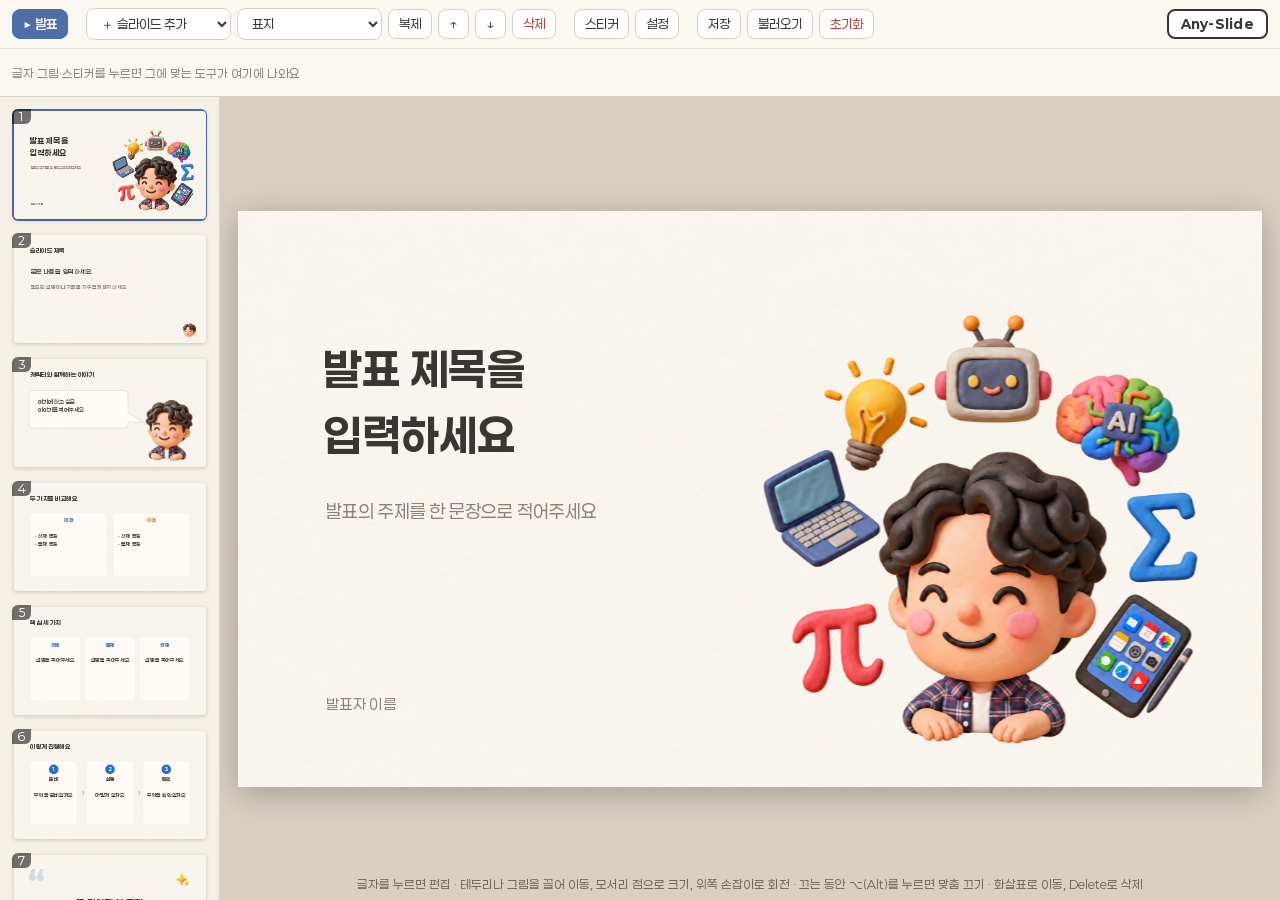
==== app/Any-Slide.html @ 2a0fcb55 "3차 수정: 나란한 상자 정렬 통일, 발표 폴더(저장 경로·버전·덱 포함), Any-Slide.html, 윈도우 발표용 zip·텔레그램 전송 (v1.3.0) - 카드·단계·비교 상" ====
<!doctype html>
<html lang="ko">
<head>
<meta charset="utf-8">
<meta name="viewport" content="width=device-width, initial-scale=1">
<title>Any Slide</title>
<link rel="stylesheet" href="style.css">
</head>
<body class="edit">
<header id="toolbar">
  <div id="mainbar">
    <div class="group">
      <button id="btnPresent" class="primary" title="발표 시작 (F) · 발표 중 Esc로 종료">▶ 발표</button>
    </div>
    <div class="group">
      <select id="selAdd" title="새 슬라이드 추가"><option value="">＋ 슬라이드 추가</option></select>
      <select id="selType" title="현재 슬라이드의 형태"></select>
      <button id="btnDup" title="슬라이드 복제">복제</button>
      <button id="btnUp" title="앞으로">↑</button>
      <button id="btnDown" title="뒤로">↓</button>
      <button id="btnDel" title="슬라이드 삭제" class="danger">삭제</button>
    </div>
    <div class="group">
      <button id="btnSticker" title="스티커 추가">스티커</button>
      <button id="btnSettings" title="배경, 글꼴, 장 전환, 애니메이션">설정</button>
    </div>
    <div class="group">
      <button id="btnExport" title="덱을 JSON 파일로 저장">저장</button>
      <button id="btnImport" title="JSON 파일 불러오기">불러오기</button>
      <button id="btnReset" class="danger" title="처음 상태로">초기화</button>
    </div>
    <button id="btnAbout" type="button" title="앱 정보">Any-Slide</button>
  </div>
  <!-- 글자를 고르면 글자 도구, 스티커를 고르면 스티커 도구, 아니면 이 장의 옵션 -->
  <div id="ctxbar" aria-label="선택한 것의 도구"></div>
</header>

<aside id="thumbs" aria-label="슬라이드 목록"></aside>

<main id="stageWrap">
  <div id="stageBox"><div id="slideHost"></div></div>
  <div id="hint"></div>
</main>

<div id="stickerPanel" class="float-panel" hidden>
  <div class="panel-title"><span id="stickerPanelTitle">스티커</span> <button id="btnStickerClose" aria-label="닫기">✕</button></div>
  <div id="stickerTabs" class="tabs" role="tablist">
    <button type="button" data-tab="basic" role="tab">기본</button>
    <button type="button" data-tab="extra" role="tab">추가</button>
  </div>
  <div id="stickerGrid"></div>
  <p id="stickerEmpty" class="empty-note" hidden>아직 추가한 그림이 없어요. 덱을 만들며 새로 생성한 그림이 여기에 들어와요.</p>
</div>

<div id="settingsPanel" class="float-panel" hidden>
  <div class="panel-title">설정 <button id="btnSettingsClose" aria-label="닫기">✕</button></div>
  <label class="set-row">배경 <select id="selBg"></select></label>
  <label class="set-row">글꼴 <input id="inFont" type="text" placeholder="기본: 페이퍼로지" title="다른 글꼴을 쓰려면 컴퓨터에 설치된 글꼴 이름을 입력. 비우면 페이퍼로지"></label>
  <hr class="set-sep">
  <label class="set-row">장 전환 <select id="selTransition"></select></label>
  <label class="set-row">전환 속도 <span><input id="rngDuration" type="range" min="0.2" max="1" step="0.1"> <span id="lblDuration"></span></span></label>
  <label class="set-row">이 장만 <select id="selSlideTransition"></select></label>
  <hr class="set-sep">
  <label class="set-row">글자 등장 <select id="selTextAnim"></select></label>
  <label class="set-row">그림 등장 <span class="check"><input id="chkImgAnim" type="checkbox"> 켜기</span></label>
  <label class="set-row">둥실둥실 <span class="check"><input id="chkFloat" type="checkbox"> 켜기</span></label>
</div>

<div id="aboutPop" class="float-panel" hidden role="dialog" aria-label="앱 정보">
  <strong id="aboutVersion">Any-Slide</strong>
  <p>제작 : 김한량 디지털 공방</p>
</div>

<div id="hud" aria-live="polite"></div>
<input id="fileImport" type="file" accept="application/json,.json" hidden>
<script src="deck-spec.js"></script>
<script src="app.js"></script>
</body>
</html>
---- app/style.css ----
/* 페이퍼로지 (SIL OFL 1.1, fonts/OFL-Paperlogy.txt). 오프라인 발표를 위해 앱에 포함 */
@font-face { font-family: 'Paperlogy'; src: url('fonts/Paperlogy-4Regular.woff2') format('woff2'); font-weight: 400; font-display: block; }
@font-face { font-family: 'Paperlogy'; src: url('fonts/Paperlogy-5Medium.woff2') format('woff2'); font-weight: 500; font-display: block; }
@font-face { font-family: 'Paperlogy'; src: url('fonts/Paperlogy-6SemiBold.woff2') format('woff2'); font-weight: 600; font-display: block; }
@font-face { font-family: 'Paperlogy'; src: url('fonts/Paperlogy-7Bold.woff2') format('woff2'); font-weight: 700; font-display: block; }
@font-face { font-family: 'Paperlogy'; src: url('fonts/Paperlogy-8ExtraBold.woff2') format('woff2'); font-weight: 800; font-display: block; }

:root {
  --ink: #3a3633;
  --ink-sub: #8a8179;
  --ink-num: #a39a8e;
  --acc-blue: #2e6bd0;
  --acc-orange: #e07b1f;
  --panel: rgba(255, 253, 248, .86);
  --panel-line: #e3dccf;
  --ui-bg: #efe9de;
  --ui-line: #d9d1c3;
  --ui-accent: #4f6ea8;
  --font: "Paperlogy", "Apple SD Gothic Neo", "Noto Sans KR", "Malgun Gothic", system-ui, sans-serif;
  --mono: "SF Mono", Menlo, Consolas, "D2Coding", monospace;
}
* { box-sizing: border-box; }
html, body { height: 100%; margin: 0; }
body {
  font-family: var(--font);
  background: var(--ui-bg);
  color: var(--ink);
  display: grid;
  grid-template-columns: 220px 1fr;
  grid-template-rows: auto 1fr;
  grid-template-areas: "bar bar" "side main";
  overflow: hidden;
}

/* ---------- 도구 모음 (윗줄: 덱·슬라이드, 아랫줄: 선택한 것에 따라 바뀌는 도구) ---------- */
#toolbar { grid-area: bar; background: #fbf8f2; border-bottom: 1px solid var(--ui-line); }
#mainbar, #ctxbar { display: flex; flex-wrap: wrap; gap: 8px 18px; align-items: center; padding: 8px 12px; }
#ctxbar { border-top: 1px solid #ece5d8; min-height: 48px; padding-top: 6px; padding-bottom: 6px; }
.group { display: flex; gap: 6px; align-items: center; flex-wrap: wrap; }
.ctx-label { font-size: 12px; color: #8a8179; margin-right: 2px; }
button, select, input[type=text] {
  font: inherit; font-size: 13px; color: var(--ink);
  background: #fff; border: 1px solid var(--ui-line); border-radius: 8px; padding: 6px 10px;
}
button { cursor: pointer; }
button:hover, select:hover { border-color: #b9ae9c; }
button:disabled { opacity: .45; cursor: default; }
button.primary { background: var(--ui-accent); border-color: var(--ui-accent); color: #fff; font-weight: 600; }
button.danger { color: #b0443a; }
button.on { background: #e4ecf8; border-color: var(--ui-accent); }
button.fmt-b { font-weight: 800; min-width: 34px; }
button.fmt-u { text-decoration: underline; min-width: 34px; }
button.fmt-m { background: linear-gradient(transparent 55%, #ffe58a 55%); min-width: 34px; }
button.swatch { width: 26px; height: 26px; padding: 0; border-radius: 50%; border: 2px solid #fff; box-shadow: 0 0 0 1px var(--ui-line); }
button.swatch.none { background: conic-gradient(var(--ink) 0 25%, #fff 0 50%, var(--ink) 0 75%, #fff 0); }
input[type=text] { width: 190px; }
input[type=range] { width: 120px; }
.check { font-size: 13px; display: flex; gap: 4px; align-items: center; cursor: pointer; }

/* ---------- 썸네일 ---------- */
#thumbs {
  grid-area: side; overflow-y: auto; padding: 12px; background: #f5f0e6;
  border-right: 1px solid var(--ui-line);
  display: flex; flex-direction: column; gap: 12px;
}
.thumb { position: relative; display: block; cursor: pointer; border: 2px solid transparent; border-radius: 6px; padding: 0; background: none; font: inherit; text-align: left; }
.thumb.active { border-color: var(--ui-accent); }
.thumb:focus-visible, button:focus-visible, select:focus-visible, input:focus-visible { outline: 3px solid var(--ui-accent); outline-offset: 2px; }
.thumb .no { position: absolute; left: -2px; top: -2px; background: rgba(0,0,0,.55); color: #fff; font-size: 11px; padding: 1px 6px; border-radius: 6px 0 6px 0; z-index: 2; }
.thumb .box { width: 192px; height: 108px; overflow: hidden; position: relative; border-radius: 4px; box-shadow: 0 1px 4px rgba(0,0,0,.18); }
.thumb .slide { transform: scale(0.1); transform-origin: 0 0; }

/* ---------- 무대 ---------- */
#stageWrap { grid-area: main; position: relative; display: flex; align-items: center; justify-content: center; overflow: hidden; background: #d8d0c1; }
#stageBox { position: relative; overflow: hidden; box-shadow: 0 6px 30px rgba(0,0,0,.25); }
#hint { position: absolute; bottom: 8px; left: 0; right: 0; text-align: center; font-size: 12px; color: #6e6657; pointer-events: none; }
#hint.warn { color: #fff; background: #b0443a; font-size: 13px; padding: 6px 12px; bottom: 0; }

.slide {
  position: absolute; left: 0; top: 0; width: 1920px; height: 1080px;
  transform-origin: 0 0; overflow: hidden; background-size: cover; background-position: center;
  font-family: var(--deck-font, var(--font));
}
.slide > * { position: absolute; margin: 0; }

/* 글자: 크기는 --fs(형태별 기본) × --k(사용자가 정한 배율). 자동 맞춤은 font-size를 직접 덮어쓴다 */
.t { white-space: pre-wrap; word-break: keep-all; overflow-wrap: anywhere; outline: none; color: var(--ink); font-size: calc(var(--fs) * var(--k, 1)); }
.t.title-xl { --fs: 82px; font-weight: 700; line-height: 1.5; }
.t.title-l  { --fs: 68px; font-weight: 700; line-height: 1.3; }
.t.title-m  { --fs: 64px; font-weight: 700; line-height: 1.3; }
.t.body-l   { --fs: 44px; font-weight: 400; line-height: 1.5; }
.t.body-m   { --fs: 36px; font-weight: 400; line-height: 1.5; color: var(--ink-sub); }
.t.sub      { --fs: 34px; font-weight: 400; line-height: 1.4; color: var(--ink-sub); }
.t.name     { --fs: 28px; font-weight: 400; line-height: 1.4; color: var(--ink-sub); }
.t.num      { --fs: 150px; font-weight: 600; line-height: 1.1; color: var(--ink-num); }
.t.bubble   { --fs: 44px; line-height: 1.5; }
.t.head     { --fs: 50px; font-weight: 700; line-height: 1.3; }
.t.card     { --fs: 38px; font-weight: 400; line-height: 1.5; }
.t.statement { --fs: 76px; font-weight: 700; line-height: 1.4; }
.t.code     { --fs: 36px; line-height: 1.5; color: #f3ede3; font-family: var(--mono); word-break: break-all; }
.t.cell     { --fs: 36px; line-height: 1.4; }
.acc-blue   { color: var(--acc-blue); }
.acc-orange { color: var(--acc-orange); }
.qmark { font-size: 320px; line-height: 1; color: var(--acc-blue); opacity: .18; font-weight: 800; pointer-events: none; }

/* 글자 서식 (덱 파일의 **, __, ==, {{색:}} 표기) */
.t b { font-weight: 800; }
.t u { text-decoration-thickness: .08em; text-underline-offset: .14em; }
.t mark { background: linear-gradient(transparent 55%, rgba(255, 214, 80, .75) 55%); color: inherit; padding: 0 .05em; }
.c-red { color: #d64541; } .c-blue { color: #2e6bd0; } .c-green { color: #2f9e55; } .c-orange { color: #e07b1f; } .c-gray { color: #8a8179; }

.stack { display: flex; flex-direction: column; }
.stack.center { justify-content: center; }
.stack > .t { position: relative; }

/* 바탕 상자, 카드, 단계, 표, 그림 칸 */
.panel { background: var(--panel); border: 2px solid var(--panel-line); border-radius: 36px; }
.panel.dark { background: #2f2b28; border-color: #2f2b28; border-radius: 28px; }
.badge { width: 96px; height: 96px; border-radius: 50%; background: var(--acc-blue); color: #fff; font-size: 48px; font-weight: 700; display: flex; align-items: center; justify-content: center; }
.arrow { font-size: 90px; color: var(--ink-num); line-height: 1; font-weight: 300; }
.table { display: grid; border-radius: 28px; overflow: hidden; border: 2px solid var(--panel-line); background: var(--panel); }
.table > .t { padding: .45em .7em; border-bottom: 2px solid var(--panel-line); border-right: 2px solid var(--panel-line); }
.table > .t.th { font-weight: 700; background: rgba(46, 107, 208, .10); }
.table > .t.last-col { border-right: 0; }
.table > .t.last-row { border-bottom: 0; }
.slot { display: flex; align-items: center; justify-content: center; border-radius: 36px; }
.slot img { max-width: 100%; max-height: 100%; object-fit: contain; pointer-events: none; }
.slot.empty { border: 4px dashed var(--panel-line); color: #b8b0a3; font-size: 40px; }
.present .slot.empty { visibility: hidden; }

/* 개체: 바깥 틀(.obj)이 위치·크기·회전을 맡고, 안의 요소는 틀 기준으로 놓인다 */
.obj { transform-origin: 50% 50%; touch-action: none; }
.obj > .t:not(.abs), .obj > .stack, .obj > .table { position: relative; width: 100%; }
.obj > .stack.center { height: 100%; }
.obj > .abs, .obj > .badge { position: absolute; }
.obj > .panel, .obj > .slot { position: absolute; inset: 0; }
.obj > .bubble-shape { position: absolute; left: 0; top: 0; width: 100%; height: 100%; overflow: visible; }
.obj > .qmark, .obj > .arrow { position: absolute; left: 0; top: 0; }
.obj > .objimg { display: block; width: 100%; user-select: none; -webkit-user-drag: none; pointer-events: none; }
.bubble-pop { transform-origin: 100% 85%; }
.edit .obj.k-img, .edit .obj.k-deco, .edit .obj.k-slot, .edit .obj > .panel, .edit .obj > .bubble-shape, .edit .obj > .badge { cursor: grab; }
.still, .still * { animation: none !important; }

/* 선택 테두리(.fr), 옮기기용 테두리 띠(.eg), 크기·회전 손잡이(.h). 편집 화면에서만 그린다 */
.fr { display: none; position: absolute; inset: -6px; border: 2px dashed var(--ui-accent); border-radius: 10px; pointer-events: none; }
.edit .obj:hover > .fr { display: block; opacity: .45; }
.edit .obj.sel > .fr { display: block; opacity: 1; }
.eg { display: none; position: absolute; cursor: move; }
.eg.n { left: -8px; right: -8px; top: -20px; height: 16px; }
.eg.s { left: -8px; right: -8px; bottom: -20px; height: 16px; }
.eg.e { top: -8px; bottom: -8px; right: -20px; width: 16px; }
.eg.w { top: -8px; bottom: -8px; left: -20px; width: 16px; }
.edit .obj:hover > .eg, .edit .obj.sel > .eg { display: block; }
.h { display: none; position: absolute; width: 26px; height: 26px; background: #fff; border: 3px solid var(--ui-accent); border-radius: 50%; z-index: 2; }
.h.nw { left: -13px; top: -13px; cursor: nwse-resize; }
.h.ne { right: -13px; top: -13px; cursor: nesw-resize; }
.h.sw { left: -13px; bottom: -13px; cursor: nesw-resize; }
.h.se { right: -13px; bottom: -13px; cursor: nwse-resize; }
.h.n { left: 50%; top: -13px; margin-left: -13px; cursor: ns-resize; border-radius: 6px; }
.h.s { left: 50%; bottom: -13px; margin-left: -13px; cursor: ns-resize; border-radius: 6px; }
.h.e { top: 50%; right: -13px; margin-top: -13px; cursor: ew-resize; border-radius: 6px; }
.h.w { top: 50%; left: -13px; margin-top: -13px; cursor: ew-resize; border-radius: 6px; }
.h.turn { left: 50%; top: -70px; margin-left: -15px; width: 30px; height: 30px; background: var(--ui-accent); border-color: #fff; cursor: grab; }
.h.turn::after { content: ''; position: absolute; left: 50%; top: 27px; width: 3px; height: 30px; margin-left: -1.5px; background: var(--ui-accent); }
.edit .obj.sel > .h, .edit .sticker.sel .h { display: block; }

/* 보조선과 맞춤 안내 */
.guide { position: absolute; background: #e5484d; z-index: 50; pointer-events: none; }
.guide.v { top: 0; width: 2px; height: 1080px; margin-left: -1px; }
.guide.h { left: 0; height: 2px; width: 1920px; margin-top: -1px; }
.snap-hint { position: absolute; left: 50%; top: 22px; transform: translateX(-50%); background: rgba(30, 30, 30, .72); color: #fff; font-size: 28px; padding: 10px 24px; border-radius: 999px; z-index: 51; pointer-events: none; white-space: nowrap; }

.edit .over { outline: 3px dashed #b0443a; outline-offset: 6px; border-radius: 8px; }
.edit .t[contenteditable] { cursor: text; border-radius: 8px; }
.edit .t[contenteditable]:hover { background: rgba(79,110,168,.08); box-shadow: 0 0 0 2px rgba(79,110,168,.25); }
.edit .t[contenteditable]:focus { background: rgba(79,110,168,.10); box-shadow: 0 0 0 3px rgba(79,110,168,.45); }
.edit .t[contenteditable]:empty::before { content: attr(data-ph); color: #b8b0a3; }
.edit .table > .t[contenteditable]:focus { box-shadow: inset 0 0 0 3px rgba(79,110,168,.45); border-radius: 0; }

/* 스티커: 바깥(.sticker)은 위치와 등장 효과, 안쪽(.rot)은 회전, 그림은 뒤집기 */
.sticker { cursor: grab; touch-action: none; }
.sticker .rot { position: relative; transform-origin: 50% 50%; }
.sticker img { width: 100%; display: block; pointer-events: none; -webkit-user-drag: none; }
.sticker img.flip { transform: scaleX(-1); }
.edit .sticker.sel .rot { outline: 3px dashed var(--ui-accent); outline-offset: 4px; }
.present .sticker, .present .obj { cursor: none; pointer-events: none; }

/* ---------- 등장 애니메이션 ---------- */
/* 글자: 날아오기(fly) 또는 페이드만(fade). 장 전환 시간의 절반(--t0)만큼 늦게 시작한다 */
.fx-fly { animation: fade-up .7s cubic-bezier(.2,.7,.2,1) both; animation-delay: calc(var(--d, 0s) + var(--t0, 0s)); }
.fx-fade { animation: fade-in .8s ease-out both; animation-delay: calc(var(--d, 0s) + var(--t0, 0s)); }
.pop { animation: pop .8s cubic-bezier(.2,1.3,.4,1) both; animation-delay: calc(var(--d, 0s) + var(--t0, 0s)); }
.rise { animation: rise .8s cubic-bezier(.2,.8,.2,1) both; animation-delay: calc(var(--d, 0s) + var(--t0, 0s)); }
.drop-in { animation: drop-in .9s cubic-bezier(.2,.8,.2,1) both; animation-delay: calc(var(--d, 0s) + var(--t0, 0s)); }
.float { animation: float 5s ease-in-out infinite; animation-delay: calc(var(--d, 0s) + var(--t0, 0s)); }
.pop.float { animation: pop .8s cubic-bezier(.2,1.3,.4,1) both, float 5s ease-in-out infinite; animation-delay: calc(var(--d, 0s) + var(--t0, 0s)), calc(var(--d, 0s) + var(--t0, 0s) + .9s); }
.bubble-pop { animation: pop .7s cubic-bezier(.2,1.4,.4,1) both; animation-delay: calc(var(--d, 0s) + var(--t0, 0s)); }
@keyframes fade-up { from { opacity: 0; transform: translateY(26px); } to { opacity: 1; transform: none; } }
@keyframes fade-in { from { opacity: 0; } to { opacity: 1; } }
@keyframes pop { from { opacity: 0; transform: scale(.6); } to { opacity: 1; transform: none; } }
@keyframes rise { from { opacity: 0; transform: translateY(80px); } to { opacity: 1; transform: none; } }
@keyframes drop-in { from { opacity: 0; transform: translate(50px,-50px) scale(.92); } to { opacity: 1; transform: none; } }
@keyframes float { 0%,100% { transform: translateY(0); } 50% { transform: translateY(-10px); } }
.no-anim *, .no-anim.slide { animation: none !important; }

/* ---------- 장 전환 ----------
   새 장은 이전 장 위에 겹쳐 들어오고, 이전 장은 끝난 뒤 지운다 (배경이 비치는 깜박임 없음).
   크기 배율(transform)과 겹치지 않도록 translate, scale 속성과 opacity만 움직인다. */
.slide.tr-in, .slide.tr-out { animation-duration: var(--tdur, .5s); animation-fill-mode: both; animation-timing-function: cubic-bezier(.3,.7,.2,1); }
.slide.tr-out { z-index: 0; pointer-events: none; }
.slide.tr-in { z-index: 1; }
.slide.tr-in.tr-fade { animation-name: tr-fade-in; }
.slide.tr-out.tr-fade { animation-name: tr-hold; }
.slide.tr-in.tr-slide { animation-name: tr-slide-in; }
.slide.tr-out.tr-slide { animation-name: tr-slide-out; }
.slide.tr-in.tr-slide.back { animation-name: tr-slide-in-back; }
.slide.tr-out.tr-slide.back { animation-name: tr-slide-out-back; }
.slide.tr-in.tr-zoom { animation-name: tr-zoom-in; }
.slide.tr-out.tr-zoom { animation-name: tr-fade-out; }
.slide.tr-in.tr-rise { animation-name: tr-rise-in; }
.slide.tr-out.tr-rise { animation-name: tr-hold; }
@keyframes tr-fade-in { from { opacity: 0; } to { opacity: 1; } }
@keyframes tr-fade-out { from { opacity: 1; } to { opacity: 0; } }
@keyframes tr-hold { from { opacity: 1; } to { opacity: 1; } }
@keyframes tr-slide-in { from { translate: var(--stage-w) 0; } to { translate: 0 0; } }
@keyframes tr-slide-out { from { translate: 0 0; } to { translate: calc(var(--stage-w) * -1) 0; } }
@keyframes tr-slide-in-back { from { translate: calc(var(--stage-w) * -1) 0; } to { translate: 0 0; } }
@keyframes tr-slide-out-back { from { translate: 0 0; } to { translate: var(--stage-w) 0; } }
@keyframes tr-zoom-in { from { opacity: 0; scale: .92; translate: calc(var(--stage-w) * .04) calc(var(--stage-h) * .04); } to { opacity: 1; scale: 1; translate: 0 0; } }
@keyframes tr-rise-in { from { opacity: 0; translate: 0 calc(var(--stage-h) * .08); } to { opacity: 1; translate: 0 0; } }
@media (prefers-reduced-motion: reduce) { .slide *, .slide { animation: none !important; } }

/* ---------- 떠 있는 패널 (스티커, 설정) ---------- */
.float-panel {
  position: fixed; right: 16px; top: 110px; max-height: 75vh; overflow: auto; z-index: 20;
  background: #fffdf8; border: 1px solid var(--ui-line); border-radius: 12px; box-shadow: 0 8px 30px rgba(0,0,0,.2); padding: 14px;
}
.float-panel[hidden] { display: none; }
#stickerPanel { width: 400px; padding-bottom: 22px; }
.tabs { display: flex; gap: 6px; margin-bottom: 14px; }
.tabs button { flex: 1; }
.tabs button.on { background: #e4ecf8; border-color: var(--ui-accent); font-weight: 700; }
.empty-note { font-size: 13px; color: #8a8179; margin: 6px 2px 0; line-height: 1.5; }
#btnAbout { margin-left: auto; border: 2px solid var(--ink); border-radius: 8px; font-weight: 800; letter-spacing: .02em; background: #fff; padding: 5px 12px; }
#aboutPop { top: 56px; width: 260px; text-align: center; padding: 18px 16px; }
#aboutPop strong { font-size: 18px; }
#aboutPop p { margin: 8px 0 0; font-size: 14px; color: #6e6657; }
#settingsPanel { width: 340px; }
.panel-title { display: flex; justify-content: space-between; align-items: center; font-weight: 700; margin-bottom: 10px; }
.panel-title button { border: 0; background: none; font-size: 16px; padding: 2px 6px; }
#stickerGrid { display: grid; grid-template-columns: repeat(3, minmax(0, 1fr)); gap: 12px; }
#stickerGrid button { padding: 10px 6px 8px; background: #f3eee4; display: flex; flex-direction: column; align-items: center; gap: 4px; min-width: 0; }
#stickerGrid img { width: 100%; aspect-ratio: 1; object-fit: contain; }
#stickerGrid span { font-size: 12px; color: #6e6657; white-space: nowrap; overflow: hidden; text-overflow: ellipsis; max-width: 100%; }
.set-row { display: grid; grid-template-columns: 96px 1fr; gap: 8px; align-items: center; margin: 10px 0; font-size: 13px; }
.set-row select, .set-row input[type=text] { width: 100%; }
.set-sep { border: 0; border-top: 1px solid var(--ui-line); margin: 14px 0; }

/* ---------- 발표 모드 ---------- */
body.present { grid-template-columns: 1fr; grid-template-rows: 1fr; grid-template-areas: "main"; background: #000; }
body.present #toolbar, body.present #thumbs, body.present #hint, body.present .float-panel { display: none; }
body.present #stageWrap { background: #000; }
body.present #stageBox { box-shadow: none; }
body.present.idle { cursor: none; }
#hud { position: fixed; bottom: 12px; left: 50%; transform: translateX(-50%); background: rgba(0,0,0,.55); color: #fff; font-size: 14px; padding: 4px 14px; border-radius: 999px; opacity: 0; transition: opacity .3s; pointer-events: none; display: none; }
body.present #hud { display: block; }
body.present:not(.idle) #hud { opacity: 1; }
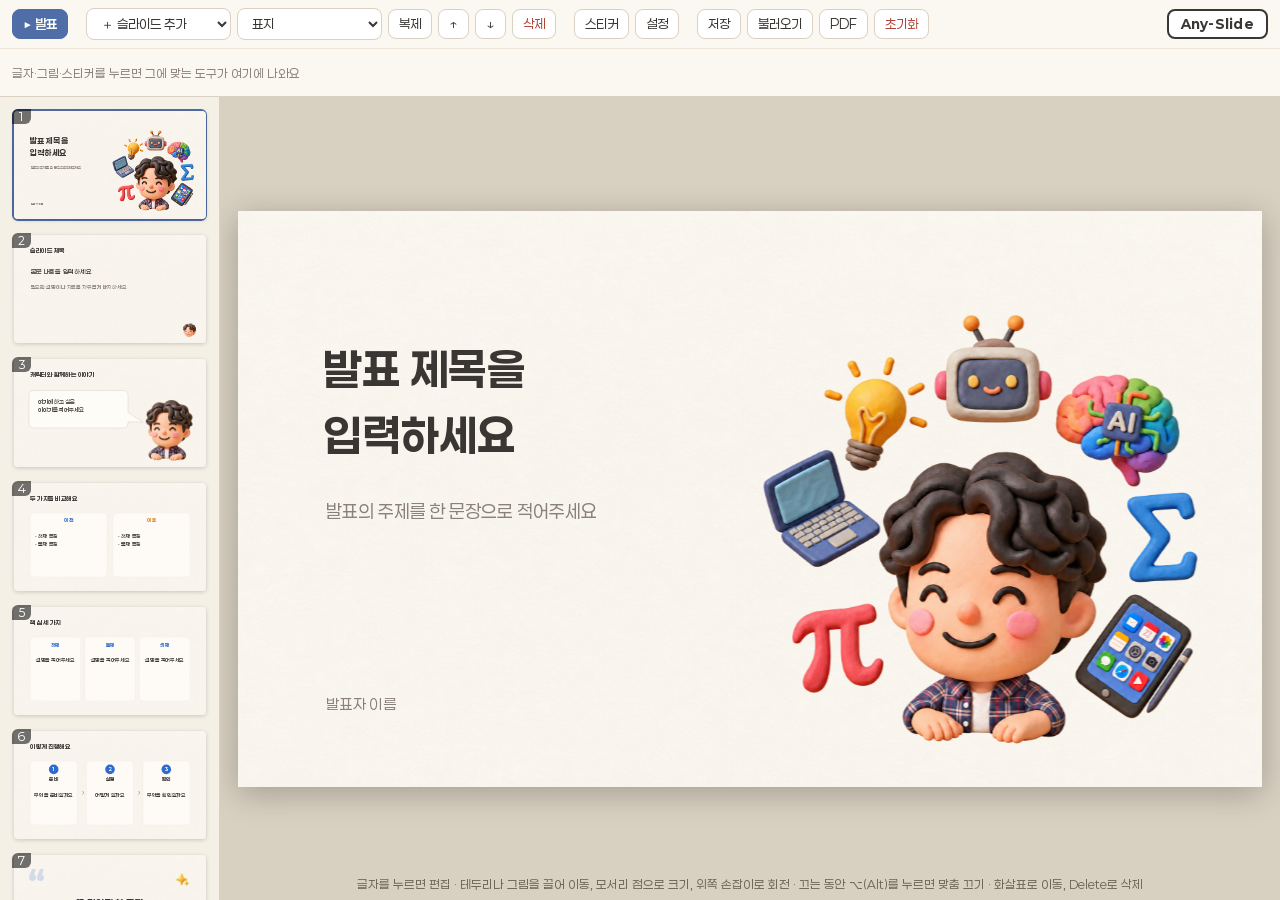
==== commit c3a862f7: "PDF로 저장 기능 (v1.5.0) - [PDF] 버튼: 모든 장을 등장 효과 없이 1920x1080 쪽으로 펼치고 인쇄 창을 연다 - @media print로 쪽 크기·여백 없음" ====
--- a/app/Any-Slide.html
+++ b/app/Any-Slide.html
@@ -27,6 +27,8 @@
     <div class="group">
       <button id="btnExport" title="덱을 JSON 파일로 저장">저장</button>
       <button id="btnImport" title="JSON 파일 불러오기">불러오기</button>
+      <button id="btnPdf" title="모든 장을 PDF로 저장 (인쇄 창에서 대상을 'PDF로 저장'으로 고르세요)">PDF</button>
+      <button id="btnSaveFolder" title="고친 덱을 이 발표 폴더 안의 파일에 저장 (다른 컴퓨터로 옮기기 전에)" hidden>폴더에 저장</button>
       <button id="btnReset" class="danger" title="처음 상태로">초기화</button>
     </div>
     <button id="btnAbout" type="button" title="앱 정보">Any-Slide</button>
@@ -72,6 +74,8 @@
 </div>
 
 <div id="hud" aria-live="polite"></div>
+<!-- PDF로 저장할 때 모든 장을 펼쳐 두는 곳 (인쇄할 때만 보인다) -->
+<div id="printHost" aria-hidden="true"></div>
 <input id="fileImport" type="file" accept="application/json,.json" hidden>
 <script src="deck-spec.js"></script>
 <script src="app.js"></script>
--- a/app/style.css
+++ b/app/style.css
@@ -75,6 +75,8 @@
 #stageBox { position: relative; overflow: hidden; box-shadow: 0 6px 30px rgba(0,0,0,.25); }
 #hint { position: absolute; bottom: 8px; left: 0; right: 0; text-align: center; font-size: 12px; color: #6e6657; pointer-events: none; }
 #hint.warn { color: #fff; background: #b0443a; font-size: 13px; padding: 6px 12px; bottom: 0; }
+#hint.info { color: #fff; background: #4f6ea8; font-size: 13px; padding: 6px 12px; bottom: 0; }
+#btnSaveFolder { border-color: var(--ui-accent); color: var(--ui-accent); font-weight: 600; }
 
 .slide {
   position: absolute; left: 0; top: 0; width: 1920px; height: 1080px;
@@ -125,6 +127,8 @@
 .table > .t.last-row { border-bottom: 0; }
 .slot { display: flex; align-items: center; justify-content: center; border-radius: 36px; }
 .slot img { max-width: 100%; max-height: 100%; object-fit: contain; pointer-events: none; }
+/* 덱 전용 그림(화면 캡처 등)은 모서리를 둥글게 하고 그림자로 배경과 구분한다 */
+.slot img[src^="media/"] { border-radius: 24px; box-shadow: 0 12px 36px rgba(40, 50, 70, .18); }
 .slot.empty { border: 4px dashed var(--panel-line); color: #b8b0a3; font-size: 40px; }
 .present .slot.empty { visibility: hidden; }
 
@@ -265,3 +269,22 @@
 #hud { position: fixed; bottom: 12px; left: 50%; transform: translateX(-50%); background: rgba(0,0,0,.55); color: #fff; font-size: 14px; padding: 4px 14px; border-radius: 999px; opacity: 0; transition: opacity .3s; pointer-events: none; display: none; }
 body.present #hud { display: block; }
 body.present:not(.idle) #hud { opacity: 1; }
+
+/* ===== PDF로 저장 =====
+   화면에서는 #printHost를 화면 밖에 둔다(글자 맞춤을 재려면 보이는 상태여야 한다).
+   인쇄할 때는 앱 화면을 모두 숨기고 1920x1080 쪽만 여백 없이, 배경까지 찍는다. */
+#printHost { position: absolute; left: -40000px; top: 0; }
+.print-page { position: relative; width: 1920px; height: 1080px; overflow: hidden; }
+.print-page .slot.empty { visibility: hidden; }
+.print-page .over { outline: none; }
+@media print {
+  @page { size: 1920px 1080px; margin: 0; }
+  html, body { width: 1920px; height: auto; overflow: visible; background: none; }
+  body { display: block; }
+  body > :not(#printHost) { display: none !important; }
+  #printHost { position: static; }
+  .print-page { break-after: page; -webkit-print-color-adjust: exact; print-color-adjust: exact; }
+  .print-page:last-child { break-after: auto; }
+  /* 흐린 그림자는 PDF에서 회색 상자로 찍힐 때가 있어 옅은 테두리로 바꾼다 */
+  .print-page .slot img[src^="media/"] { box-shadow: none; border: 2px solid rgba(40, 50, 70, .14); }
+}
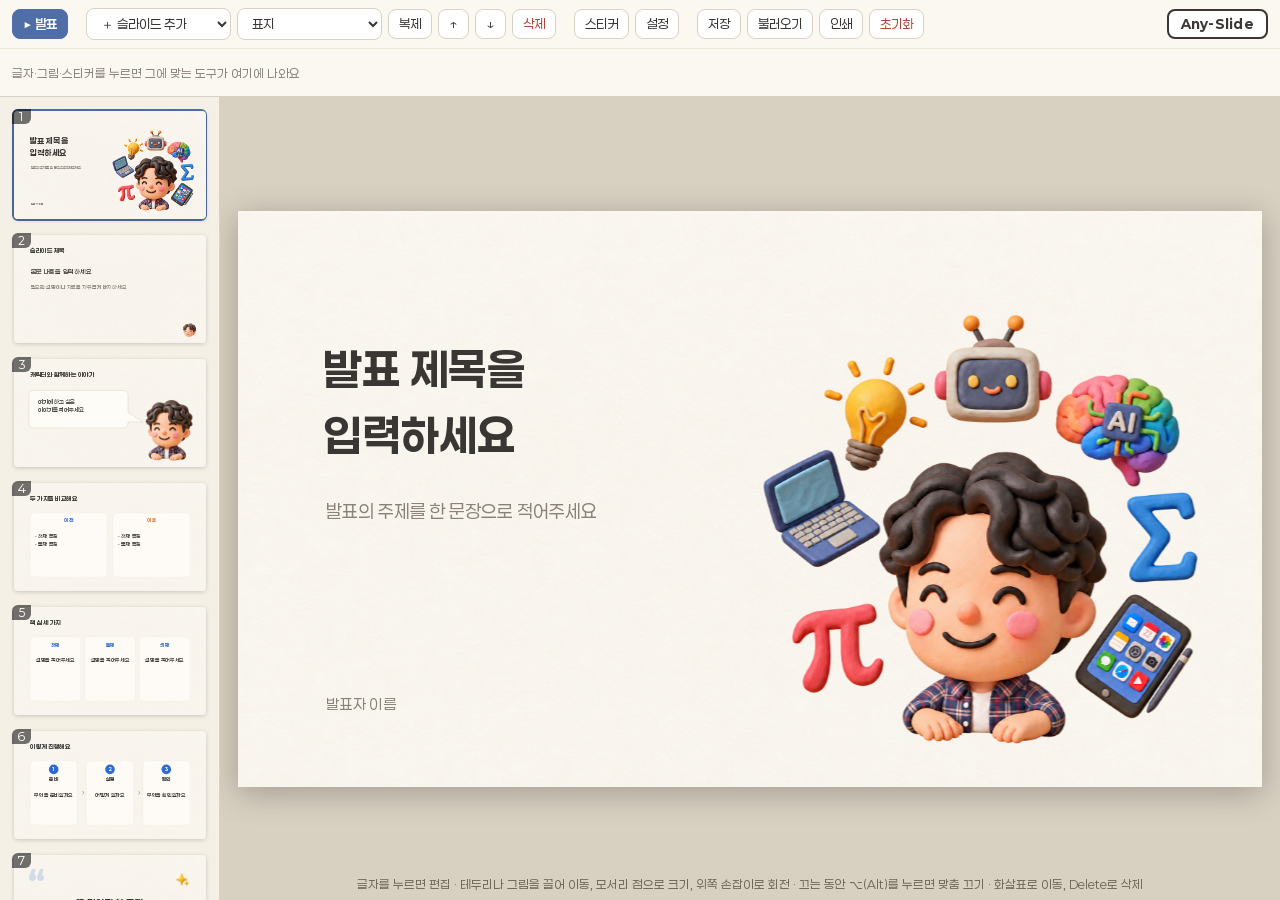
==== commit 47caa87b: "[PDF] 대신 [인쇄] 버튼, 쪽 고르기 창 없애고 인쇄 창에서 고르기 (v1.7.0) Co-Authored-By: Claude Opus 5.5 <noreply@anthropic" ====
--- a/app/Any-Slide.html
+++ b/app/Any-Slide.html
@@ -27,7 +27,7 @@
     <div class="group">
       <button id="btnExport" title="덱을 JSON 파일로 저장">저장</button>
       <button id="btnImport" title="JSON 파일 불러오기">불러오기</button>
-      <button id="btnPdf" title="모든 장을 PDF로 저장 (인쇄 창에서 대상을 'PDF로 저장'으로 고르세요)">PDF</button>
+      <button id="btnPrint" title="모든 장을 인쇄 창으로 · PDF는 대상을 'PDF로 저장'으로, 일부 장만은 인쇄 창의 '페이지'에서 고르세요">인쇄</button>
       <button id="btnSaveFolder" title="고친 덱을 이 발표 폴더 안의 파일에 저장 (다른 컴퓨터로 옮기기 전에)" hidden>폴더에 저장</button>
       <button id="btnReset" class="danger" title="처음 상태로">초기화</button>
     </div>
@@ -74,7 +74,7 @@
 </div>
 
 <div id="hud" aria-live="polite"></div>
-<!-- PDF로 저장할 때 모든 장을 펼쳐 두는 곳 (인쇄할 때만 보인다) -->
+<!-- 인쇄할 때 모든 장을 펼쳐 두는 곳 (인쇄할 때만 보인다) -->
 <div id="printHost" aria-hidden="true"></div>
 <input id="fileImport" type="file" accept="application/json,.json" hidden>
 <script src="deck-spec.js"></script>
--- a/app/style.css
+++ b/app/style.css
@@ -270,7 +270,7 @@
 body.present #hud { display: block; }
 body.present:not(.idle) #hud { opacity: 1; }
 
-/* ===== PDF로 저장 =====
+/* ===== 인쇄 (PDF로 저장) =====
    화면에서는 #printHost를 화면 밖에 둔다(글자 맞춤을 재려면 보이는 상태여야 한다).
    인쇄할 때는 앱 화면을 모두 숨기고 1920x1080 쪽만 여백 없이, 배경까지 찍는다. */
 #printHost { position: absolute; left: -40000px; top: 0; }
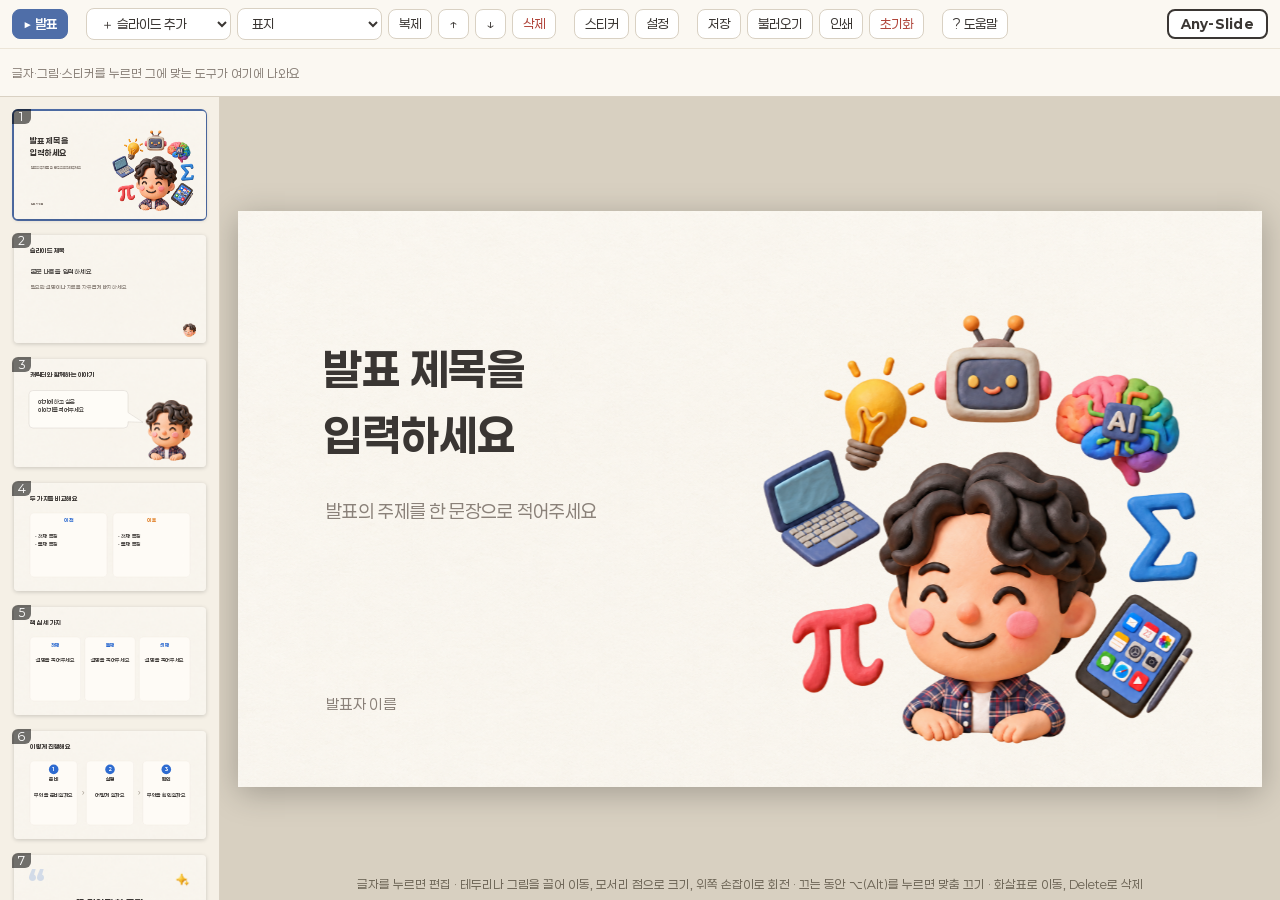
==== commit 624b4aa1: "[내 그림] 넣기·붙여넣기(덱 안에 저장)와 저장·옮기기 [? 도움말] (v1.10.0) Co-Authored-By: Claude Opus 5.5 <noreply@anthropic" ====
--- a/app/Any-Slide.html
+++ b/app/Any-Slide.html
@@ -31,6 +31,9 @@
       <button id="btnSaveFolder" title="고친 덱을 이 발표 폴더 안의 파일에 저장 (다른 컴퓨터로 옮기기 전에)" hidden>폴더에 저장</button>
       <button id="btnReset" class="danger" title="처음 상태로">초기화</button>
     </div>
+    <div class="group">
+      <button id="btnHelp" type="button" title="저장·불러오기·다른 컴퓨터로 옮기는 방법">? 도움말</button>
+    </div>
     <button id="btnAbout" type="button" title="앱 정보">Any-Slide</button>
   </div>
   <!-- 글자를 고르면 글자 도구, 스티커를 고르면 스티커 도구, 아니면 이 장의 옵션 -->
@@ -49,6 +52,7 @@
   <div id="stickerTabs" class="tabs" role="tablist">
     <button type="button" data-tab="basic" role="tab">기본</button>
     <button type="button" data-tab="extra" role="tab">추가</button>
+    <button type="button" data-tab="user" role="tab">내 그림</button>
   </div>
   <div id="stickerGrid"></div>
   <p id="stickerEmpty" class="empty-note" hidden>아직 추가한 그림이 없어요. 덱을 만들며 새로 생성한 그림이 여기에 들어와요.</p>
@@ -73,10 +77,35 @@
   <p>제작 : 김한량 디지털 공방</p>
 </div>
 
+<div id="helpPanel" class="float-panel" hidden role="dialog" aria-label="저장·옮기기 도움말">
+  <div class="panel-title">저장·옮기기 도움말 <button id="btnHelpClose" aria-label="닫기">✕</button></div>
+  <p id="helpNow" class="help-now"></p>
+  <h4>고친 내용은 자동 저장돼요</h4>
+  <p>이 컴퓨터의 브라우저에 저장돼요. 브라우저의 사이트 데이터를 지우면 사라질 수 있으니 중요한 덱은 파일로도 저장해 두세요.</p>
+  <h4>① 다른 컴퓨터로: [폴더에 저장] (크롬·엣지, 추천)</h4>
+  <ol>
+    <li>[폴더에 저장]을 누르고 이 발표 폴더를 골라요 (처음 한 번만)</li>
+    <li>폴더째 USB·메일·메신저로 옮겨요</li>
+    <li>옮긴 컴퓨터에서 폴더 안 <b>Any-Slide.html</b>을 열면 더 최근에 고친 쪽이 열려요</li>
+  </ol>
+  <h4>② [저장] → [불러오기] (모든 브라우저)</h4>
+  <ol>
+    <li>[저장]을 누르면 덱 JSON 파일이 「다운로드」 폴더에 생겨요</li>
+    <li>그 JSON 파일도 함께 옮겨요</li>
+    <li>발표 폴더의 <b>Any-Slide.html</b>을 열고 [불러오기]로 JSON을 골라요</li>
+  </ol>
+  <h4>그림은?</h4>
+  <ul>
+    <li>[내 그림]으로 넣은 그림은 덱 파일(JSON)에 함께 들어가요.</li>
+    <li>노션 그림처럼 덱을 만들 때 넣은 그림(media 폴더)은 JSON에 들어 있지 않아요. 발표 폴더에서 열어야 보여요.</li>
+  </ul>
+</div>
+
 <div id="hud" aria-live="polite"></div>
 <!-- 인쇄할 때 모든 장을 펼쳐 두는 곳 (인쇄할 때만 보인다) -->
 <div id="printHost" aria-hidden="true"></div>
 <input id="fileImport" type="file" accept="application/json,.json" hidden>
+<input id="fileUserImg" type="file" accept="image/png,image/jpeg,image/webp,image/gif" multiple hidden>
 <script src="deck-spec.js"></script>
 <script src="app.js"></script>
 </body>
--- a/app/style.css
+++ b/app/style.css
@@ -52,6 +52,11 @@
 button.fmt-u { text-decoration: underline; min-width: 34px; }
 button.fmt-m { background: linear-gradient(transparent 55%, #ffe58a 55%); min-width: 34px; }
 button.swatch { width: 26px; height: 26px; padding: 0; border-radius: 50%; border: 2px solid #fff; box-shadow: 0 0 0 1px var(--ui-line); }
+input.swatch.pick { width: 26px; height: 26px; padding: 0; border: 2px solid #fff; border-radius: 50%; box-shadow: 0 0 0 1px var(--ui-line);
+  background: conic-gradient(#d64541, #e07b1f, #e8c13a, #2f9e55, #2e6bd0, #8a4fc8, #d64541); cursor: pointer; -webkit-appearance: none; appearance: none; }
+input.swatch.pick::-webkit-color-swatch-wrapper { padding: 0; }
+input.swatch.pick::-webkit-color-swatch { border: none; border-radius: 50%; opacity: 0; }
+input.swatch.pick::-moz-color-swatch { border: none; opacity: 0; }
 button.swatch.none { background: conic-gradient(var(--ink) 0 25%, #fff 0 50%, var(--ink) 0 75%, #fff 0); }
 input[type=text] { width: 190px; }
 input[type=range] { width: 120px; }
@@ -109,7 +114,7 @@
 .t b { font-weight: 800; }
 .t u { text-decoration-thickness: .08em; text-underline-offset: .14em; }
 .t mark { background: linear-gradient(transparent 55%, rgba(255, 214, 80, .75) 55%); color: inherit; padding: 0 .05em; }
-.c-red { color: #d64541; } .c-blue { color: #2e6bd0; } .c-green { color: #2f9e55; } .c-orange { color: #e07b1f; } .c-gray { color: #8a8179; }
+.c-red { color: #d64541; } .c-blue { color: #2e6bd0; } .c-green { color: #2f9e55; } .c-orange { color: #e07b1f; } .c-gray { color: #8a8179; } .c-black { color: #1a1a1a; }
 
 .stack { display: flex; flex-direction: column; }
 .stack.center { justify-content: center; }
@@ -250,6 +255,15 @@
 #aboutPop strong { font-size: 18px; }
 #aboutPop p { margin: 8px 0 0; font-size: 14px; color: #6e6657; }
 #settingsPanel { width: 340px; }
+#helpPanel { width: 420px; font-size: 14px; line-height: 1.6; }
+#helpPanel h4 { margin: 14px 0 4px; font-size: 14px; }
+#helpPanel p, #helpPanel ol, #helpPanel ul { margin: 0; color: #4a443d; }
+#helpPanel ol, #helpPanel ul { padding-left: 20px; }
+#helpPanel .help-now { background: #e4ecf8; border-radius: 8px; padding: 8px 10px; color: var(--ink); }
+#stickerGrid .add-img { grid-column: 1 / -1; padding: 10px; font-weight: 700; flex-direction: row; justify-content: center; }
+#stickerGrid .user-img { position: relative; display: flex; min-width: 0; }
+#stickerGrid .user-img > button:first-child { flex: 1; }
+#stickerGrid .user-img .del { position: absolute; top: 4px; right: 4px; width: 24px; height: 24px; padding: 0; border-radius: 50%; font-size: 12px; line-height: 1; background: #fff; }
 .panel-title { display: flex; justify-content: space-between; align-items: center; font-weight: 700; margin-bottom: 10px; }
 .panel-title button { border: 0; background: none; font-size: 16px; padding: 2px 6px; }
 #stickerGrid { display: grid; grid-template-columns: repeat(3, minmax(0, 1fr)); gap: 12px; }
